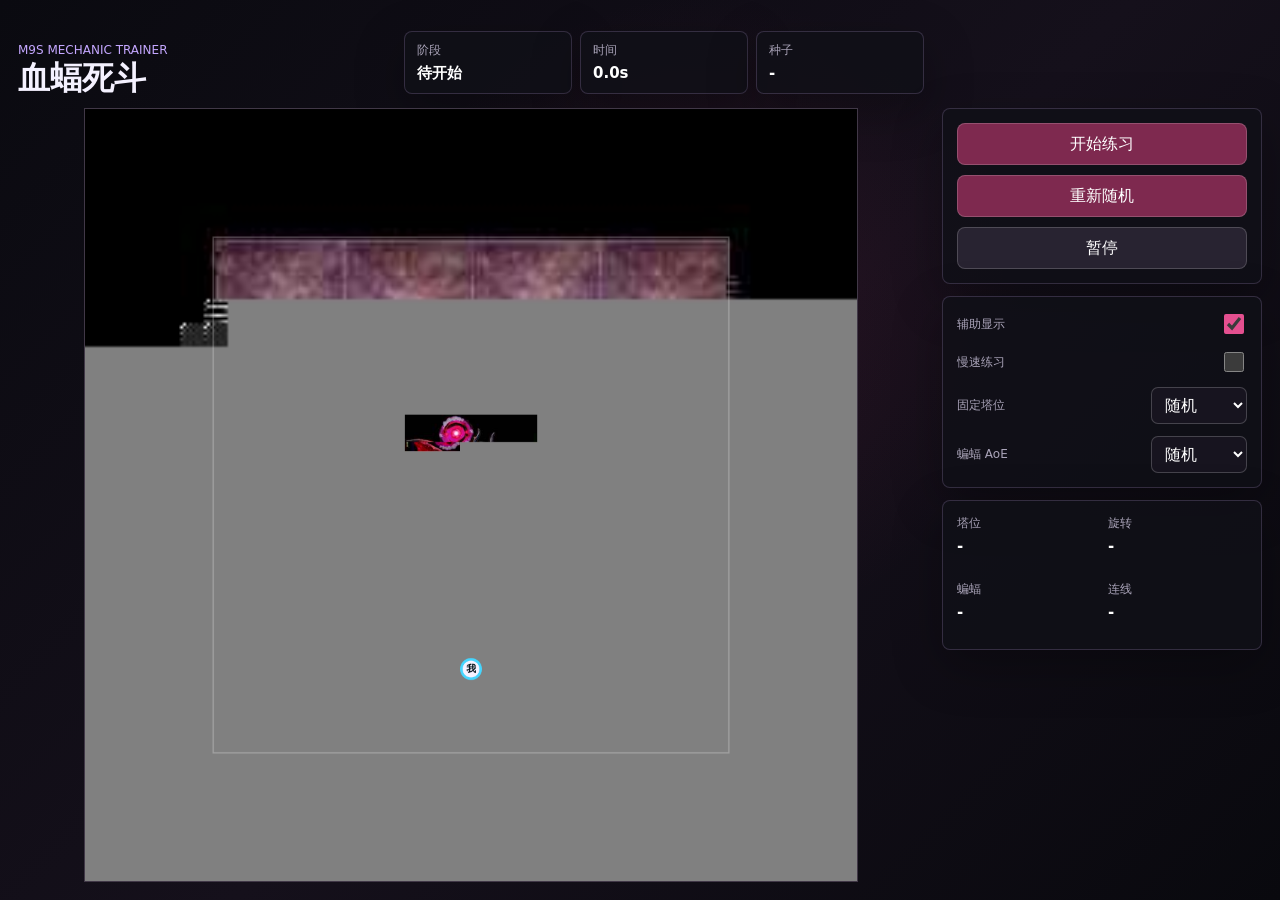
==== game-1/index.html @ dbb47660 "Add mini games collection" ====
<!doctype html>
<html lang="zh-CN">
<head>
  <meta charset="UTF-8" />
  <meta name="viewport" content="width=device-width, initial-scale=1.0" />
  <title>血蝠死斗机制练习器</title>
  <link rel="stylesheet" href="./style.css" />
</head>
<body>
  <main class="app">
    <section class="play">
      <header class="topbar">
        <div><p class="eyebrow">M9S Mechanic Trainer</p><h1>血蝠死斗</h1></div>
        <div class="status-grid">
          <div><span>阶段</span><strong id="phaseText">待开始</strong></div>
          <div><span>时间</span><strong id="timeText">0.0s</strong></div>
          <div><span>种子</span><strong id="seedText">-</strong></div>
        </div>
      </header>
      <div class="arena-wrap">
        <canvas id="arena" width="1200" height="1200" aria-label="血蝠死斗练习场"></canvas>
        <div class="result-panel hidden" id="resultPanel">
          <p id="resultKicker">失败</p><h2 id="resultTitle">机制失败</h2><span id="resultReason">原因</span><button type="button" id="resultRestart">重开</button>
        </div>
      </div>
    </section>
    <aside class="side">
      <div class="panel controls"><button type="button" id="startBtn">开始练习</button><button type="button" id="restartBtn">重新随机</button><button type="button" id="pauseBtn">暂停</button></div>
      <div class="panel settings">
        <label><span>辅助显示</span><input type="checkbox" id="assistToggle" checked /></label>
        <label><span>慢速练习</span><input type="checkbox" id="slowToggle" /></label>
        <label><span>固定塔位</span><select id="towerSelect"><option value="random">随机</option><option value="A">A</option><option value="B">B</option><option value="C">C</option><option value="D">D</option></select></label>
        <label><span>蝙蝠 AoE</span><select id="aoeSelect"><option value="random">随机</option><option value="iron">钢铁</option><option value="donut">月环</option></select></label>
      </div>
      <div class="panel readout">
        <div><span>塔位</span><strong id="towerText">-</strong></div><div><span>旋转</span><strong id="directionText">-</strong></div><div><span>蝙蝠</span><strong id="aoeText">-</strong></div><div><span>连线</span><strong id="linkText">-</strong></div>
      </div>
    </aside>
  </main>
  <script src="./script.js"></script>
</body>
</html>
---- game-1/style.css ----
:root{color-scheme:dark;font-family:Inter,"Microsoft YaHei",system-ui,sans-serif;background:#08080c;color:#f4f1ff}*{box-sizing:border-box}html,body{margin:0;min-height:100%}body{overflow:hidden}button,select,input{font:inherit}.app{display:grid;grid-template-columns:minmax(0,1fr) 320px;gap:18px;height:100vh;padding:18px;background:radial-gradient(circle at 55% 35%,rgba(130,31,70,.18),transparent 35%),linear-gradient(135deg,#0a0a10,#15101b 52%,#09090e)}.play{min-width:0;display:grid;grid-template-rows:auto minmax(0,1fr);gap:14px}.topbar{display:flex;align-items:end;justify-content:space-between;gap:18px;min-height:76px}.eyebrow{margin:0 0 5px;color:#c4a7ff;font-size:12px;text-transform:uppercase}h1{margin:0;font-size:32px;line-height:1}.status-grid{display:grid;grid-template-columns:repeat(3,minmax(110px,1fr));gap:8px;width:min(520px,52vw)}.status-grid div,.panel,.result-panel{border:1px solid rgba(216,180,254,.18);background:rgba(17,16,24,.82);box-shadow:0 16px 50px rgba(0,0,0,.28)}.status-grid div{min-height:56px;padding:10px 12px;border-radius:8px}span{display:block;color:#aaa4b9;font-size:12px}strong{display:block;margin-top:5px;color:#fff;font-size:15px;font-weight:700}.arena-wrap{position:relative;display:grid;place-items:center;min-height:0}canvas{display:block;width:min(100%,calc(100vh - 126px));aspect-ratio:1;height:auto;border:1px solid rgba(232,202,255,.28);background:#000}.side{display:flex;flex-direction:column;gap:12px;padding-top:90px}.panel{border-radius:8px;padding:14px}.controls{display:grid;gap:10px}button{min-height:42px;border:1px solid rgba(255,255,255,.18);border-radius:8px;color:#fff;background:#7e294f;cursor:pointer}button:hover{background:#99345e}#pauseBtn{background:#282331}.settings{display:grid;gap:12px}label{display:grid;grid-template-columns:1fr auto;align-items:center;gap:12px}select{min-width:96px;border:1px solid rgba(255,255,255,.2);border-radius:7px;padding:7px 9px;color:#fff;background:#17141f}input[type=checkbox]{width:20px;height:20px;accent-color:#e44f8f}.readout{display:grid;grid-template-columns:1fr 1fr;gap:12px}.readout div{min-height:54px}.result-panel{position:absolute;width:min(360px,86%);padding:20px;border-radius:8px;text-align:center}.result-panel.hidden{display:none}.result-panel p{margin:0 0 5px;color:#ff8bb9;font-size:13px}.result-panel h2{margin:0 0 10px;font-size:28px}.result-panel span{min-height:36px;margin-bottom:14px;color:#ded8ec;font-size:14px}@media(max-width:980px){body{overflow:auto}.app{grid-template-columns:1fr;height:auto;min-height:100vh}.topbar{align-items:start;flex-direction:column}.status-grid{width:100%;grid-template-columns:1fr 1fr 1fr}canvas{width:min(100%,calc(100vh - 240px))}.side{padding-top:0;display:grid;grid-template-columns:repeat(3,1fr)}}@media(max-width:720px){.app{padding:12px}.status-grid,.side{grid-template-columns:1fr}}
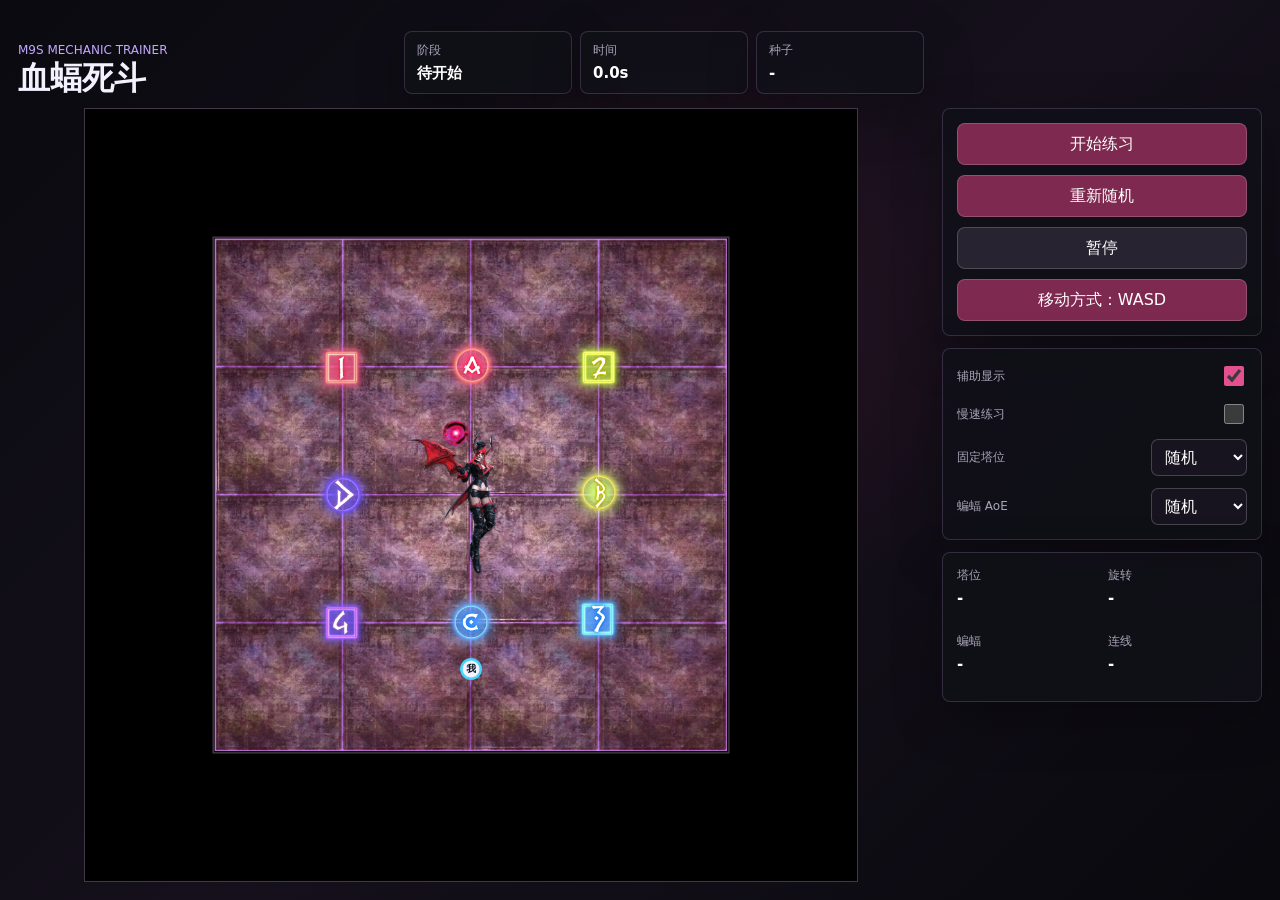
==== commit 677292c8: "Add movement mode toggle" ====
--- a/game-1/index.html
+++ b/game-1/index.html
@@ -25,7 +25,7 @@
       </div>
     </section>
     <aside class="side">
-      <div class="panel controls"><button type="button" id="startBtn">开始练习</button><button type="button" id="restartBtn">重新随机</button><button type="button" id="pauseBtn">暂停</button></div>
+      <div class="panel controls"><button type="button" id="startBtn">开始练习</button><button type="button" id="restartBtn">重新随机</button><button type="button" id="pauseBtn">暂停</button><button type="button" id="moveModeBtn">移动方式：WASD</button></div>
       <div class="panel settings">
         <label><span>辅助显示</span><input type="checkbox" id="assistToggle" checked /></label>
         <label><span>慢速练习</span><input type="checkbox" id="slowToggle" /></label>
